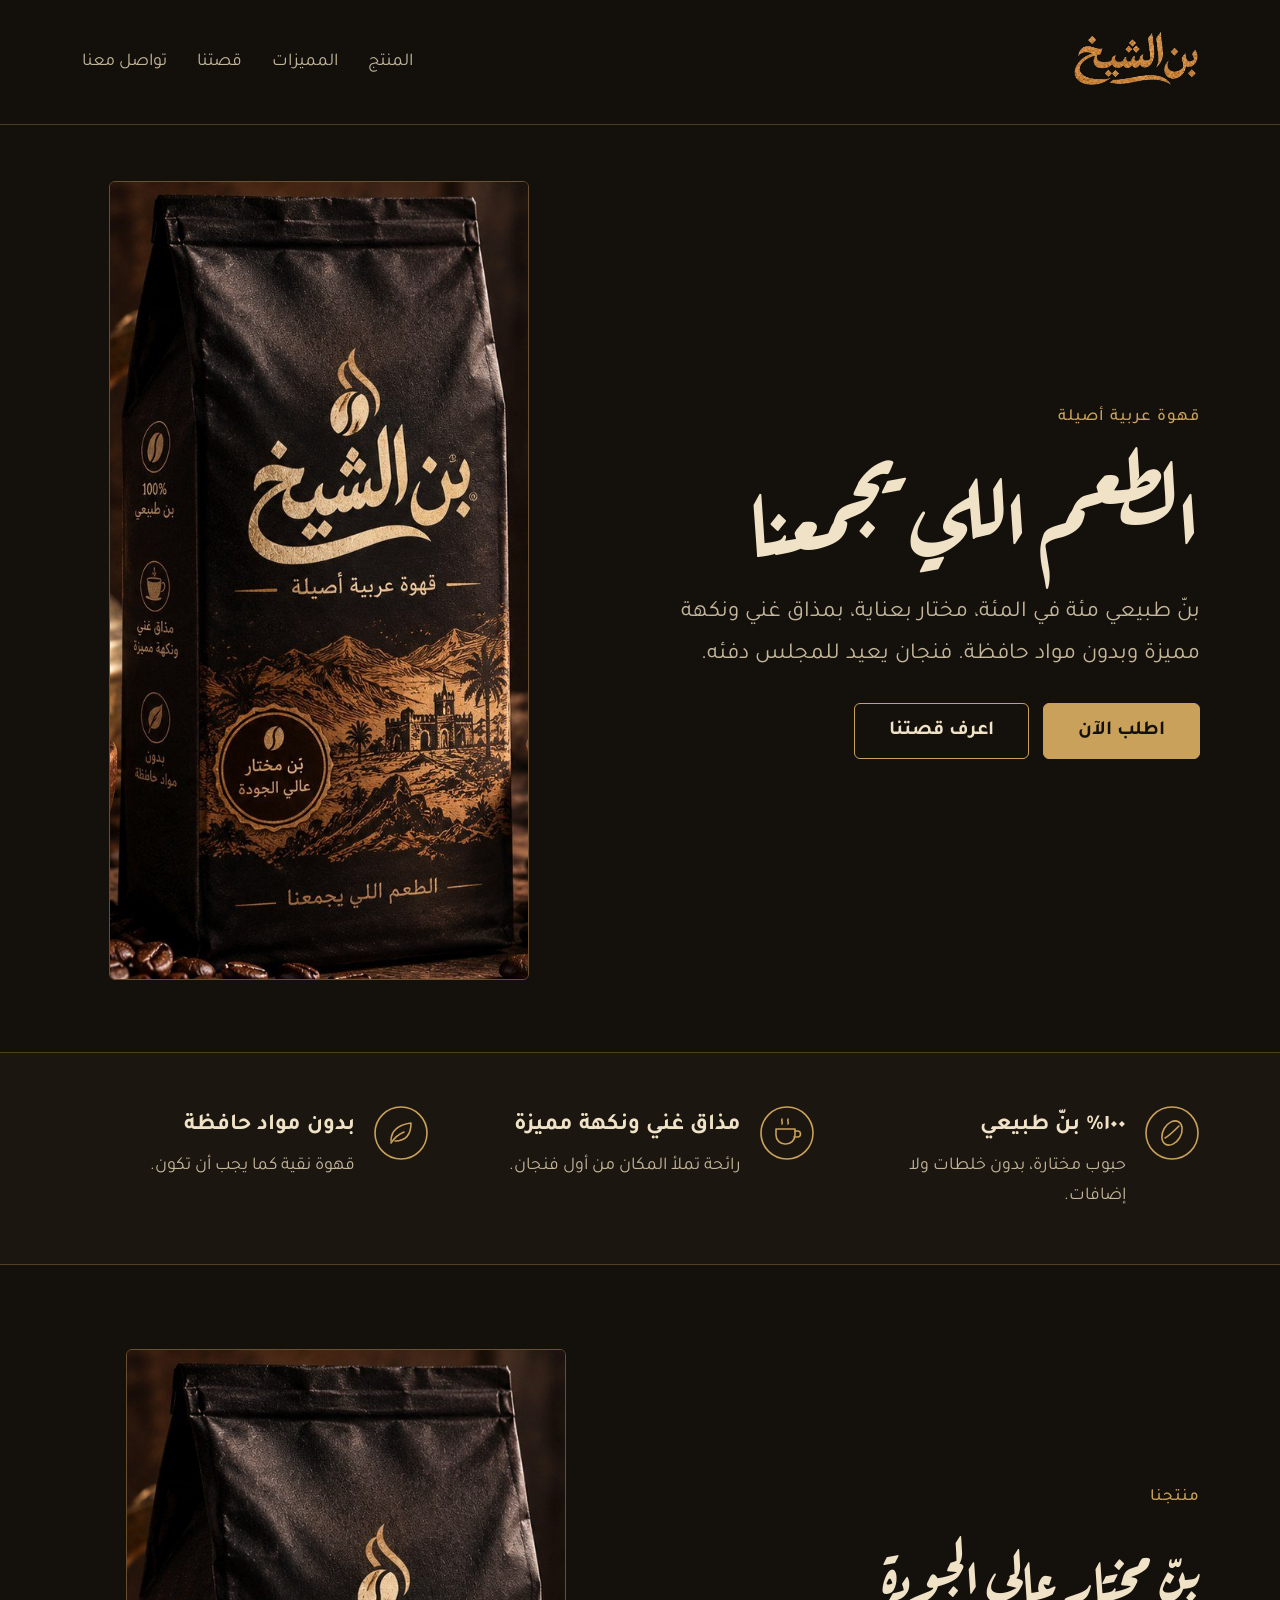
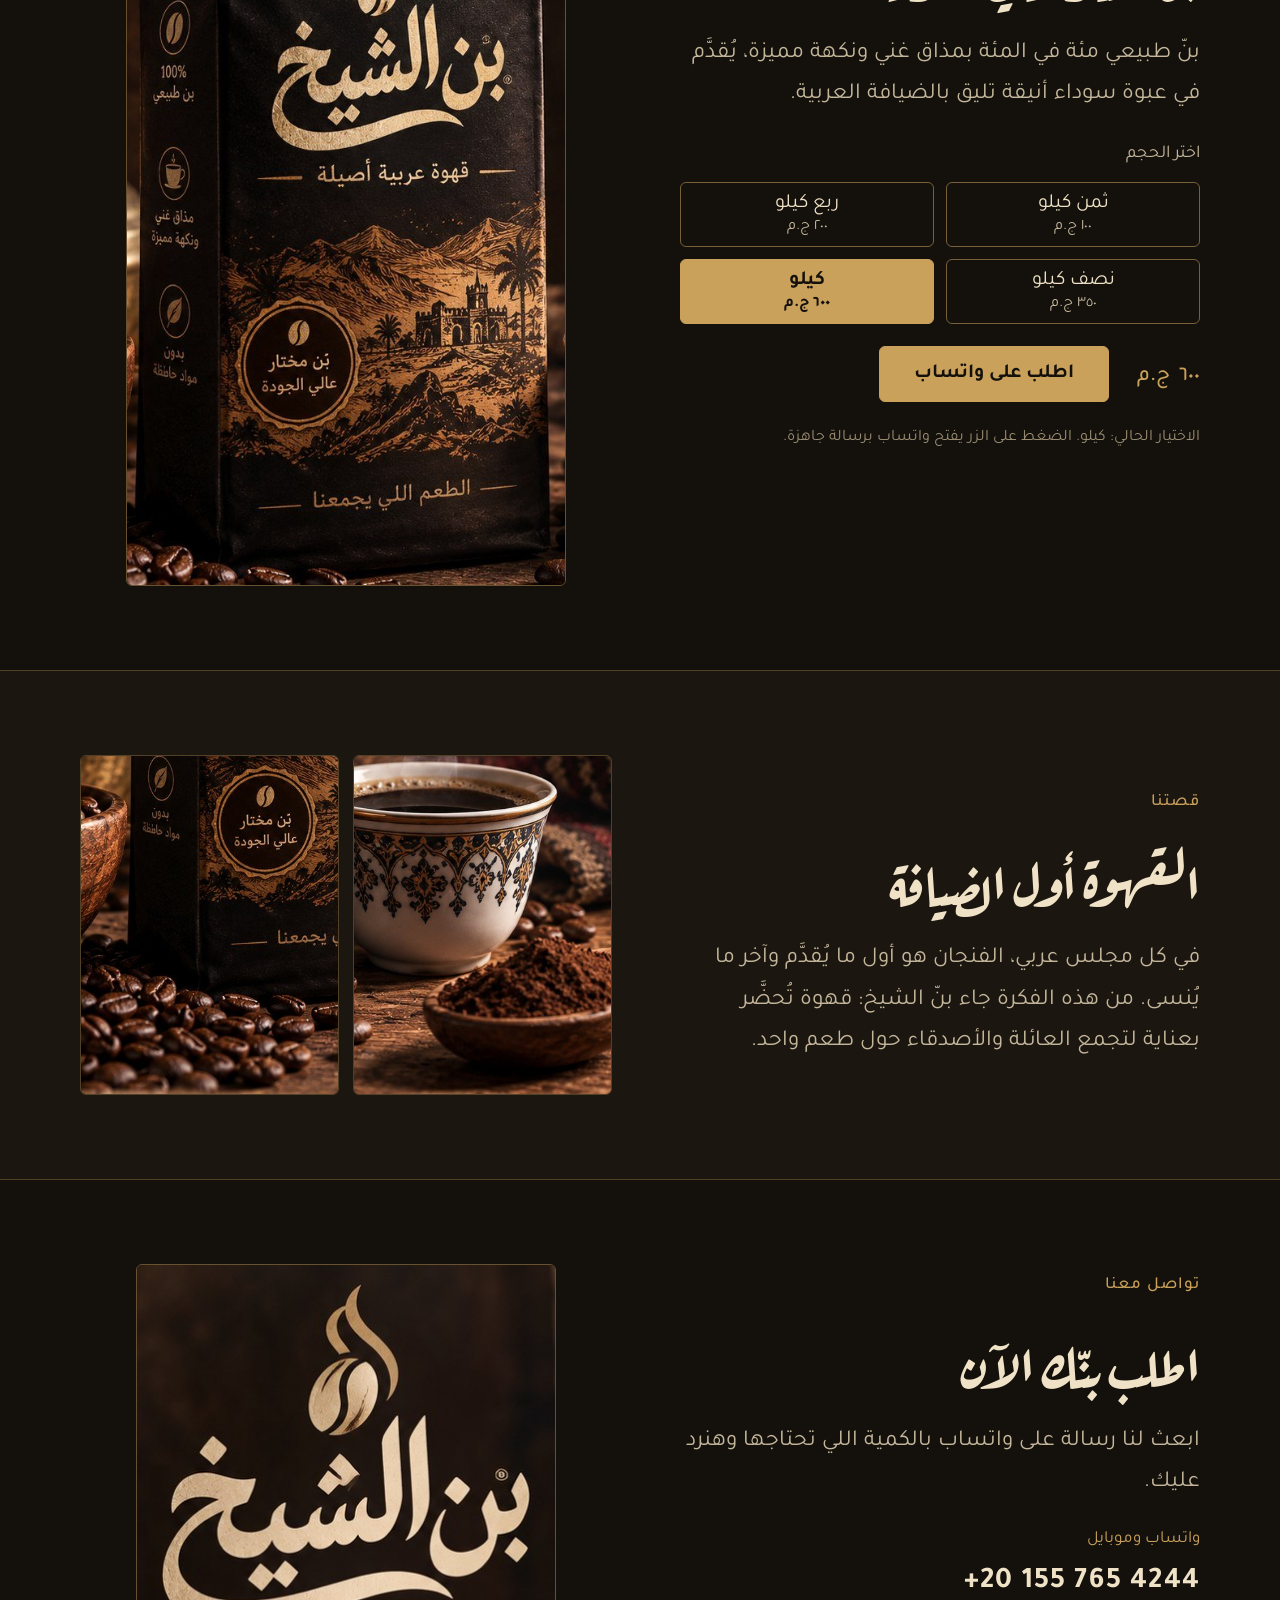
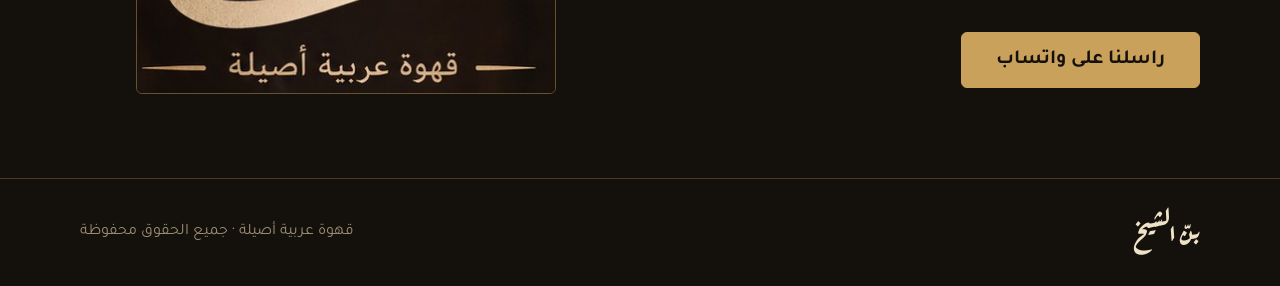
==== src/index.html @ 99bd4b82 "Refactor code structure for improved readability and maintainability" ====
<!doctype html>
<html lang="ar" dir="rtl">
<head>
<meta charset="utf-8">
<meta name="viewport" content="width=device-width, initial-scale=1">
<title>بن الشيخ | قهوة عربية أصيلة</title>
<meta name="description" content="بن الشيخ، بنّ طبيعي مئة في المئة، مختار بعناية، بدون مواد حافظة. اطلب على واتساب.">
<link rel="preconnect" href="https://fonts.googleapis.com">
<link rel="preconnect" href="https://fonts.gstatic.com" crossorigin>
<link rel="stylesheet" href="https://fonts.googleapis.com/css2?family=Aref+Ruqaa:wght@400;700&family=Tajawal:wght@400;500;700&display=swap">
<link rel="stylesheet" href="style.css">
</head>
<body>

<header>
  <div class="wrap bar">
    <img src="../assets/images/logo.webp" alt="bun elshiekh logo" width="130">
<!-- <a class="brand" href="#top">بن الشيخ</a> -->
    <nav id="nav" aria-label="القائمة الرئيسية">
      <a href="#product">المنتج</a>
      <a href="#features">المميزات</a>
      <a href="#story">قصتنا</a>
      <a href="#contact">تواصل معنا</a>
    </nav>
    <button class="menu-btn" id="menuBtn" type="button" aria-label="فتح القائمة" aria-expanded="false" aria-controls="nav">
      <svg width="26" height="26" viewBox="0 0 24 24" fill="none" stroke="currentColor" stroke-width="2" stroke-linecap="round" aria-hidden="true"><path d="M4 7h16M4 12h16M4 17h16"/></svg>
    </button>
  </div>
</header>

<main id="top">

<div class="wrap hero">
  <div class="stack">
    <span class="eyebrow">قهوة عربية أصيلة</span>
    <h1>الطعم اللي يجمعنا</h1>
    <p class="lead">بنّ طبيعي مئة في المئة، مختار بعناية، بمذاق غني ونكهة مميزة وبدون مواد حافظة. فنجان يعيد للمجلس دفئه.</p>
    <div class="cta-row">
      <a class="btn btn-gold" href="#product">اطلب الآن</a>
      <a class="btn btn-line" href="#story">اعرف قصتنا</a>
    </div>
  </div>
  <div class="frame"><img src="[data-uri]" alt="عبوة بن الشيخ السوداء بالخط الذهبي" width="540" height="1030"></div>
</div>

<section class="features" id="features">
  <div class="wrap feat-grid">
    <div class="feat">
      <svg width="56" height="56" viewBox="0 0 56 56" fill="none" stroke="#c9a15b" stroke-width="1.6" stroke-linecap="round" aria-hidden="true"><circle cx="28" cy="28" r="26"/><ellipse cx="28" cy="28" rx="9" ry="13" transform="rotate(30 28 28)"/><path d="M21 33c4-2 10-8 14-12"/></svg>
      <div><h3>١٠٠٪ بنّ طبيعي</h3><p>حبوب مختارة، بدون خلطات ولا إضافات.</p></div>
    </div>
    <div class="feat">
      <svg width="56" height="56" viewBox="0 0 56 56" fill="none" stroke="#c9a15b" stroke-width="1.6" stroke-linecap="round" stroke-linejoin="round" aria-hidden="true"><circle cx="28" cy="28" r="26"/><path d="M17 24h19v6a9 9 0 0 1-9 9h-1a9 9 0 0 1-9-9z"/><path d="M36 26h2.5a3 3 0 0 1 0 6H35"/><path d="M23 14c-1 2 1 3 0 5M29 14c-1 2 1 3 0 5"/></svg>
      <div><h3>مذاق غني ونكهة مميزة</h3><p>رائحة تملأ المكان من أول فنجان.</p></div>
    </div>
    <div class="feat">
      <svg width="56" height="56" viewBox="0 0 56 56" fill="none" stroke="#c9a15b" stroke-width="1.6" stroke-linecap="round" stroke-linejoin="round" aria-hidden="true"><circle cx="28" cy="28" r="26"/><path d="M18 36c0-10 6-16 20-18 0 12-6 18-16 18"/><path d="M18 38c4-6 8-9 13-11"/></svg>
      <div><h3>بدون مواد حافظة</h3><p>قهوة نقية كما يجب أن تكون.</p></div>
    </div>
  </div>
</section>

<section id="product">
  <div class="wrap product">
    <div class="stack">
      <span class="eyebrow">منتجنا</span>
      <h2>بنّ مختار عالي الجودة</h2>
      <p class="lead">بنّ طبيعي مئة في المئة بمذاق غني ونكهة مميزة، يُقدَّم في عبوة سوداء أنيقة تليق بالضيافة العربية.</p>
      <div style="width:100%">
        <p style="margin-bottom:12px;color:var(--muted);font-size:18px">اختر الحجم</p>
        <div class="sizes" id="sizes" role="group" aria-label="حجم العبوة">
          <button class="size" type="button" data-label="ثمن كيلو" data-price="١٠٠" aria-pressed="false">ثمن كيلو<small>١٠٠ ج.م</small></button>
          <button class="size" type="button" data-label="ربع كيلو" data-price="٢٠٠" aria-pressed="false">ربع كيلو<small>٢٠٠ ج.م</small></button>
          <button class="size" type="button" data-label="نصف كيلو" data-price="٣٥٠" aria-pressed="false">نصف كيلو<small>٣٥٠ ج.م</small></button>
          <button class="size" type="button" data-label="كيلو" data-price="٦٠٠" aria-pressed="true">كيلو<small>٦٠٠ ج.م</small></button>
        </div>
      </div>
      <div class="price-row" style="width:100%">
        <div class="price"><span id="priceNum">٦٠٠</span> <span>ج.م</span></div>
        <a class="btn btn-gold" id="orderBtn" href="#" target="_blank" rel="noopener">اطلب على واتساب</a>
      </div>
      <p class="small-note">الاختيار الحالي: <span id="chosen">كيلو</span>. الضغط على الزر يفتح واتساب برسالة جاهزة.</p>
    </div>
    <div class="frame"><img src="[data-uri]" alt="عبوة بنّ مختار عالي الجودة" width="540" height="1030"></div>
  </div>
</section>

<section class="story" id="story">
  <div class="wrap story-grid">
    <div class="stack">
      <span class="eyebrow">قصتنا</span>
      <h2>القهوة أول الضيافة</h2>
      <p class="lead">في كل مجلس عربي، الفنجان هو أول ما يُقدَّم وآخر ما يُنسى. من هذه الفكرة جاء بنّ الشيخ: قهوة تُحضَّر بعناية لتجمع العائلة والأصدقاء حول طعم واحد.</p>
    </div>
    <div class="photos">
      <img src="[data-uri]" alt="فنجان قهوة عربية مع بنّ مطحون" width="554" height="474">
      <img src="[data-uri]" alt="حبوب بنّ محمصة في وعاء خشبي" width="640" height="494">
    </div>
  </div>
</section>

<section id="contact">
  <div class="wrap contact">
    <div class="stack">
      <span class="eyebrow">تواصل معنا</span>
      <h2>اطلب بنّك الآن</h2>
      <p class="lead">ابعث لنا رسالة على واتساب بالكمية اللي تحتاجها وهنرد عليك.</p>
      <div>
        <div class="label">واتساب وموبايل</div>
        <a class="phone" href="tel:+201557654244">+20 155 765 4244</a>
      </div>
      <a class="btn btn-gold" id="contactBtn" href="#" target="_blank" rel="noopener">راسلنا على واتساب</a>
    </div>
    <div class="frame"><img src="[data-uri]" alt="شعار بنّ الشيخ، قهوة عربية أصيلة" width="420" height="430"></div>
  </div>
</section>

</main>

<footer>
  <div class="wrap foot"><b>بنّ الشيخ</b><span>قهوة عربية أصيلة · جميع الحقوق محفوظة</span></div>
</footer>

<div class="fab"><a class="btn btn-gold" id="fabBtn" href="#" target="_blank" rel="noopener">اطلب على واتساب</a></div>

<script src="script.js" defer></script>
</body>
</html>
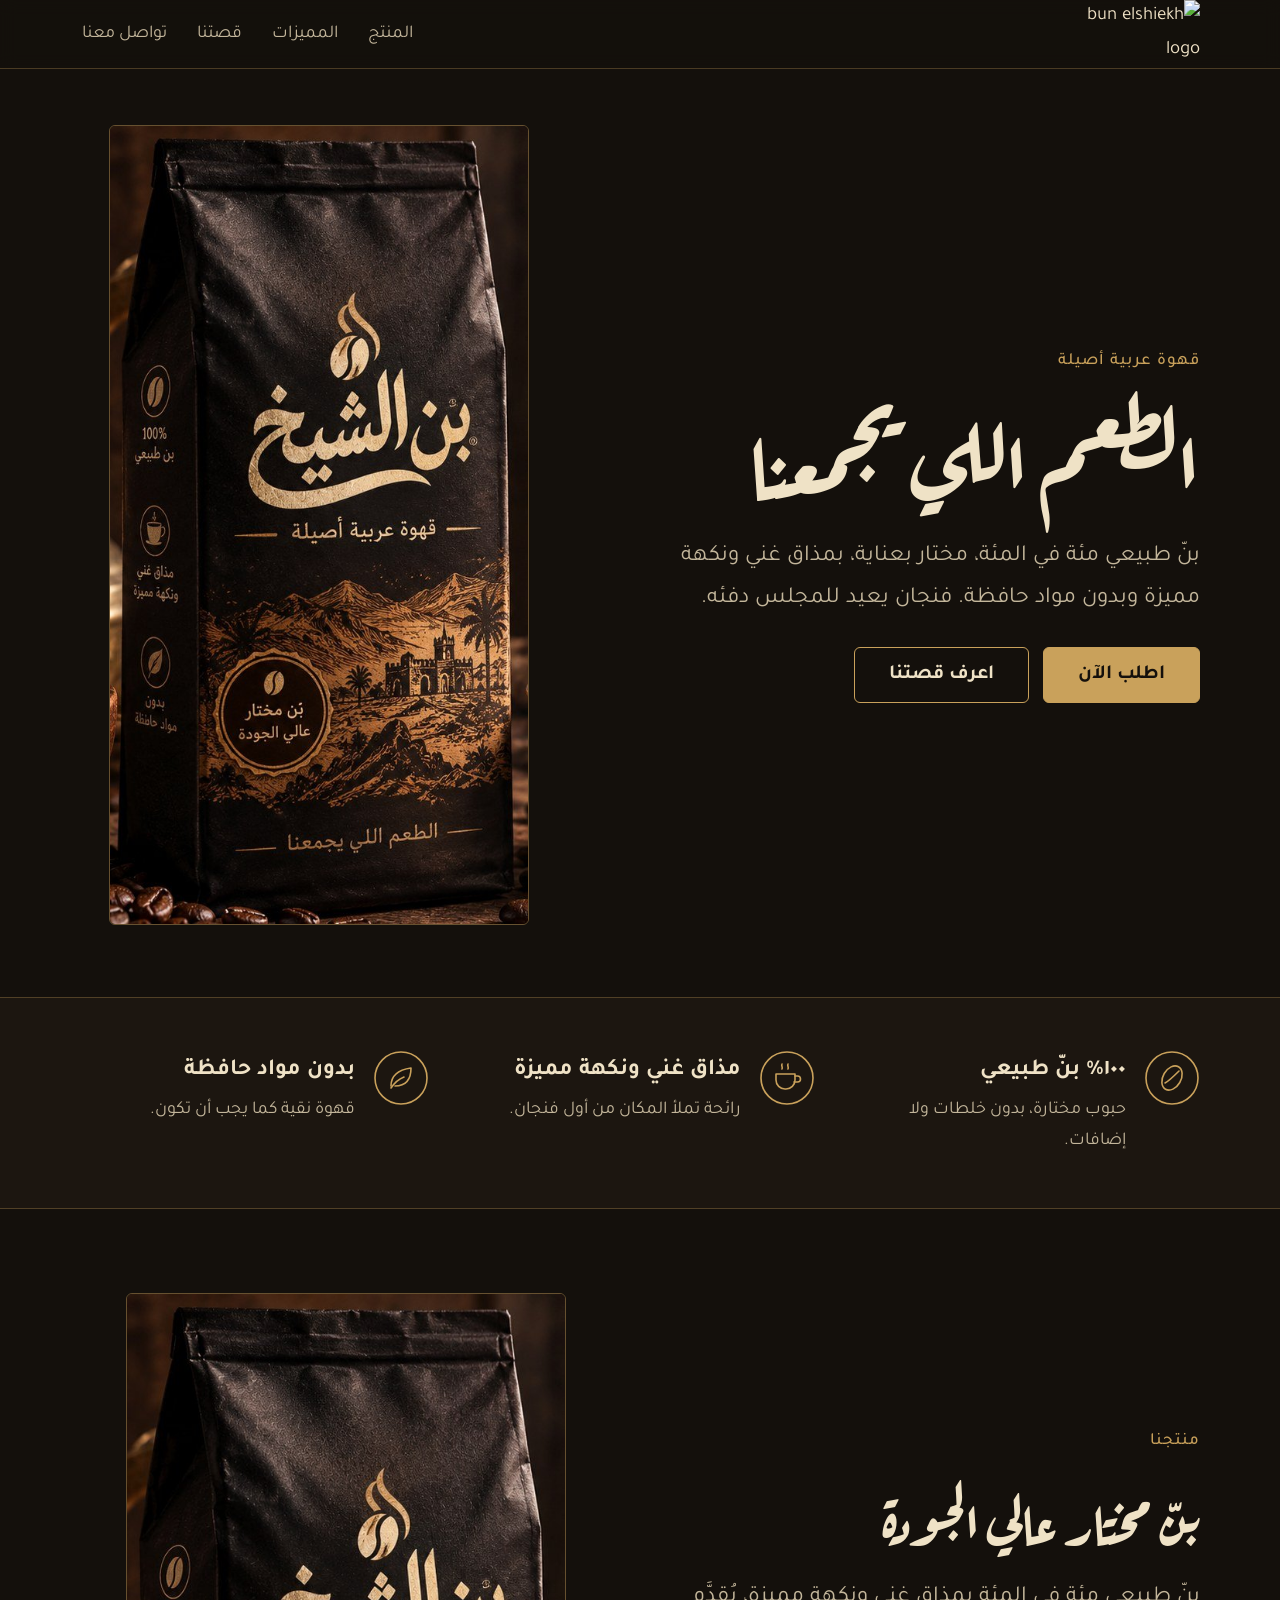
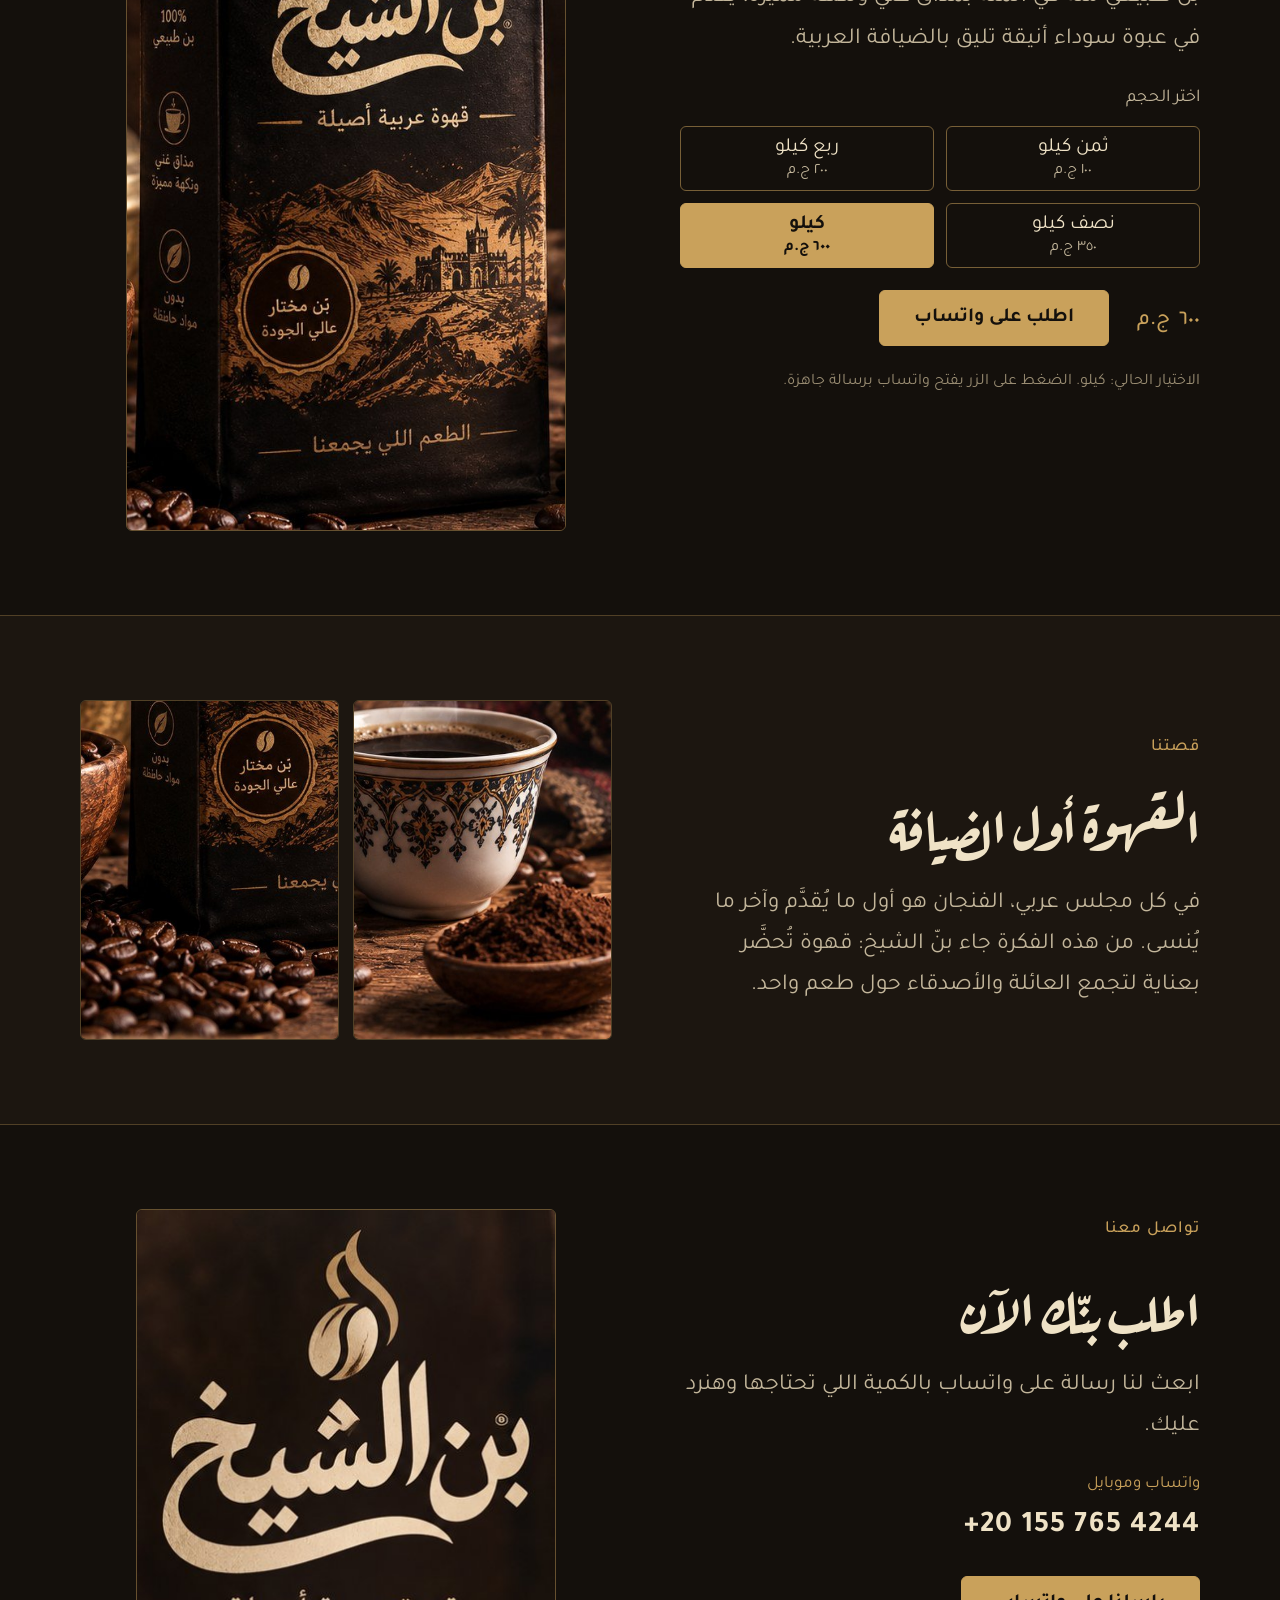
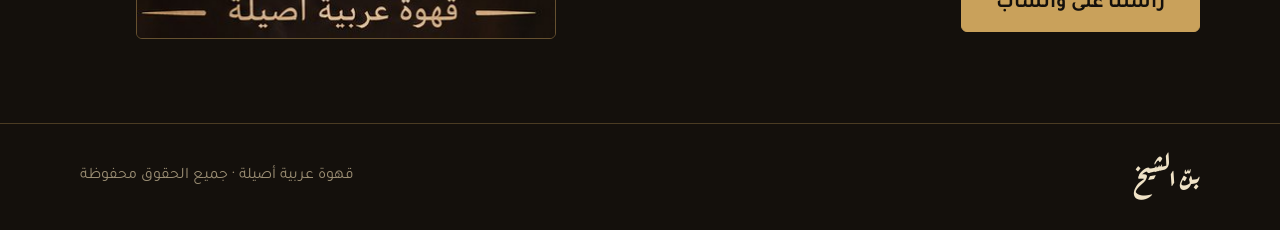
==== commit c640c85d: "Update GitHub Actions workflow for site preparation and adjust image path in index.html" ====
--- a/src/index.html
+++ b/src/index.html
@@ -14,7 +14,7 @@
 
 <header>
   <div class="wrap bar">
-    <img src="../assets/images/logo.webp" alt="bun elshiekh logo" width="130">
+    <img src="assets/images/logo.webp" alt="bun elshiekh logo" width="130">
 <!-- <a class="brand" href="#top">بن الشيخ</a> -->
     <nav id="nav" aria-label="القائمة الرئيسية">
       <a href="#product">المنتج</a>
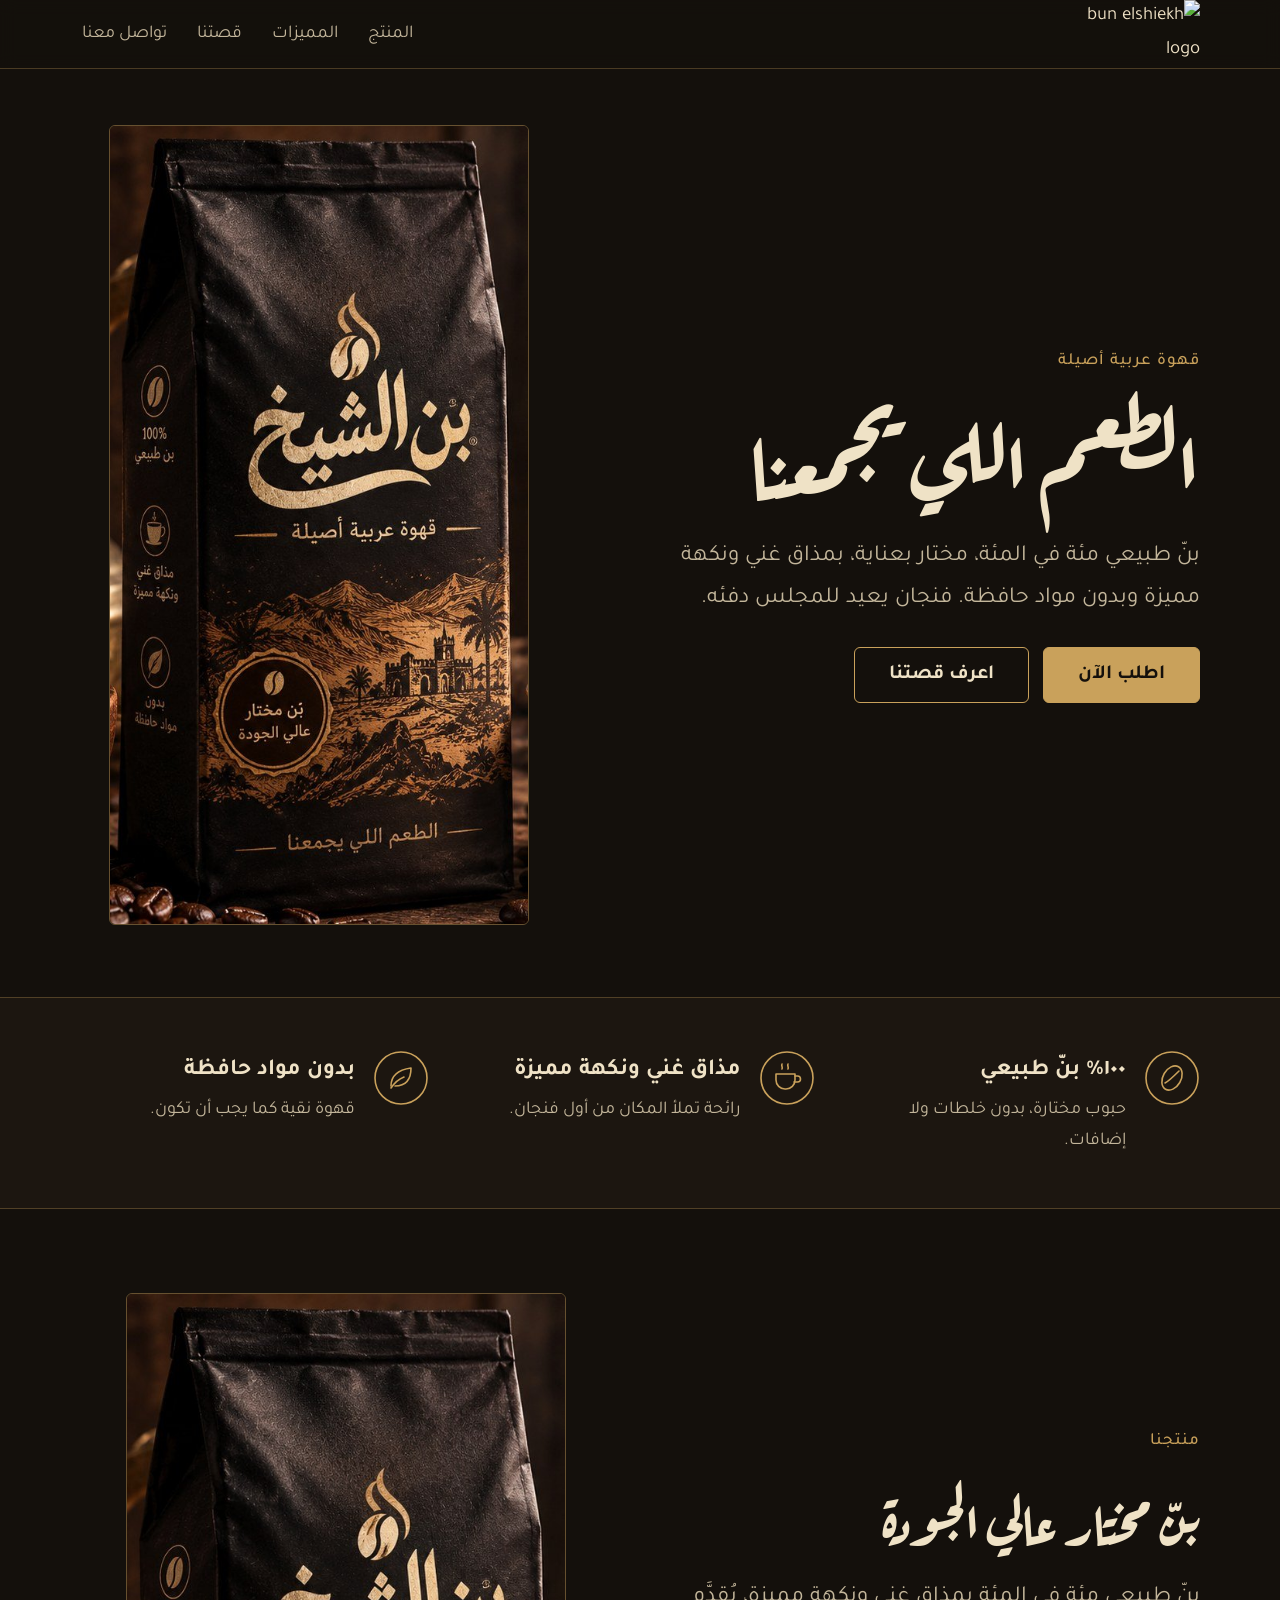
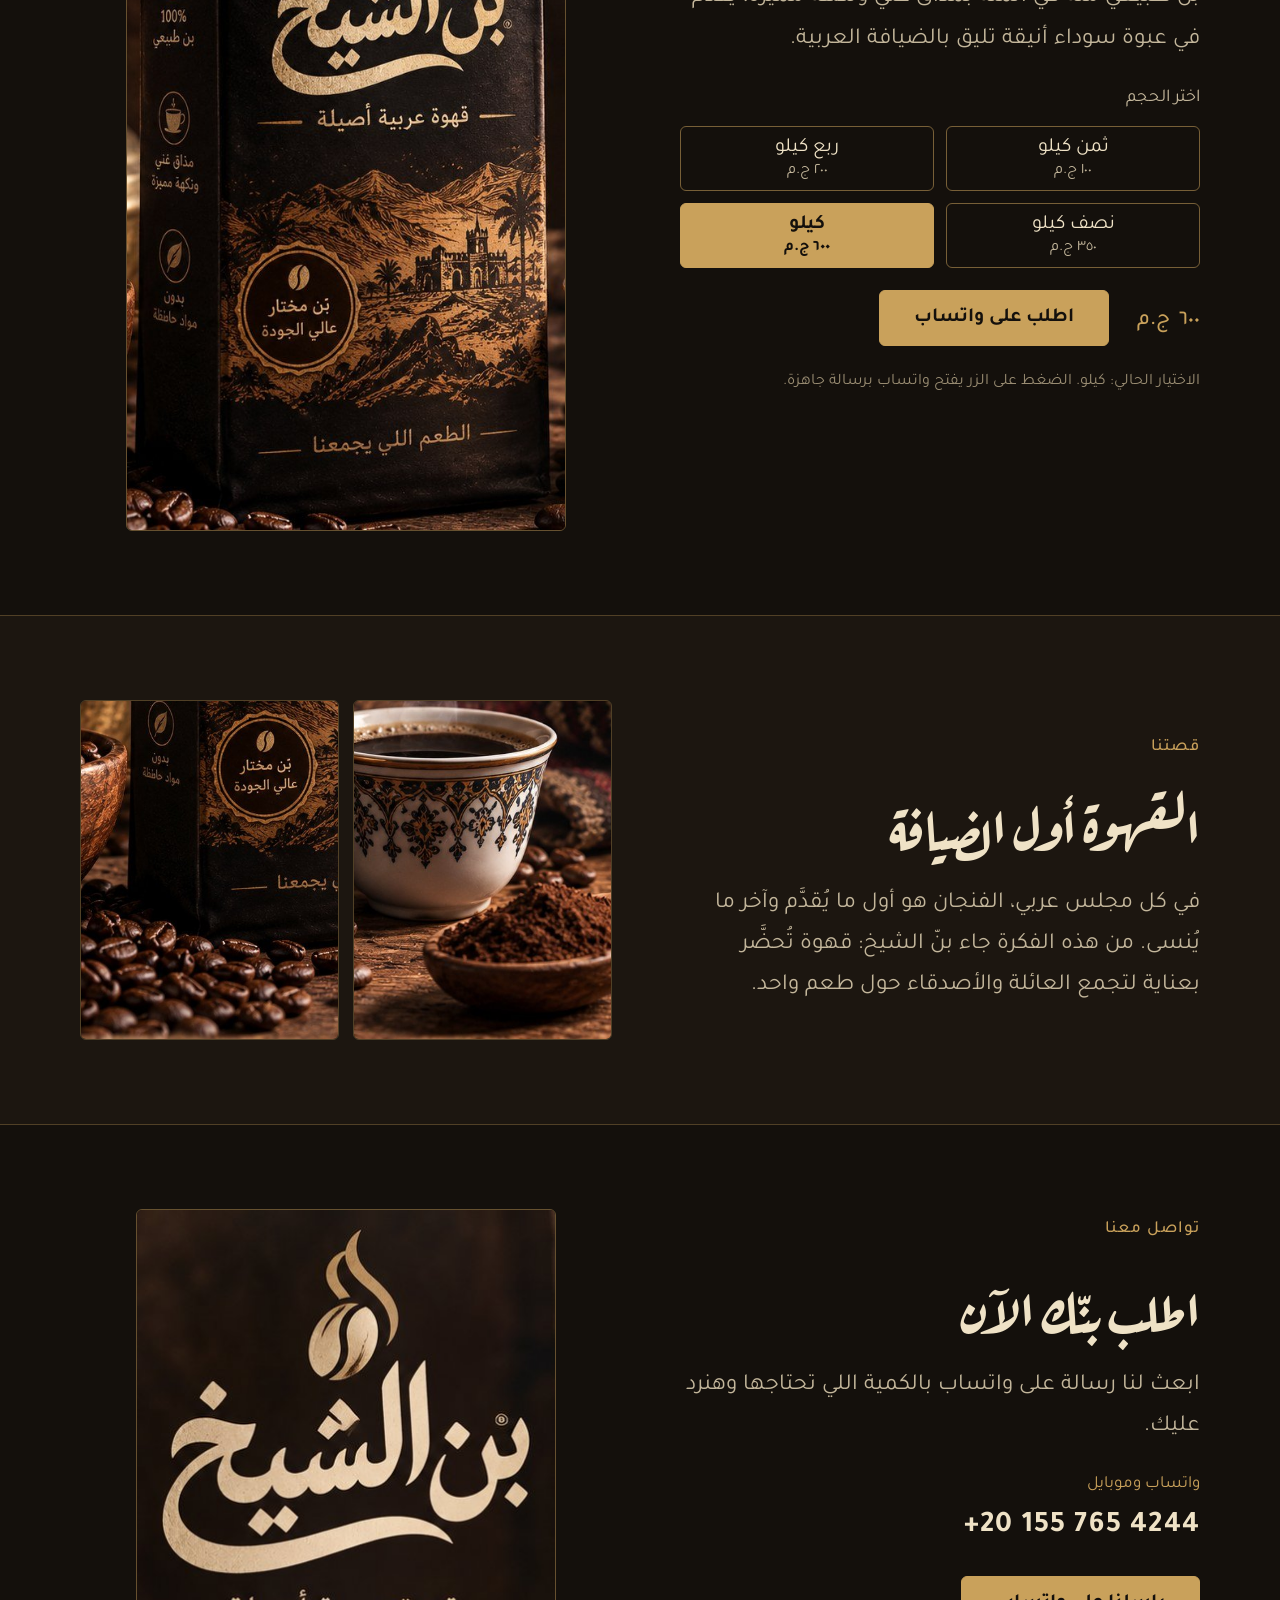
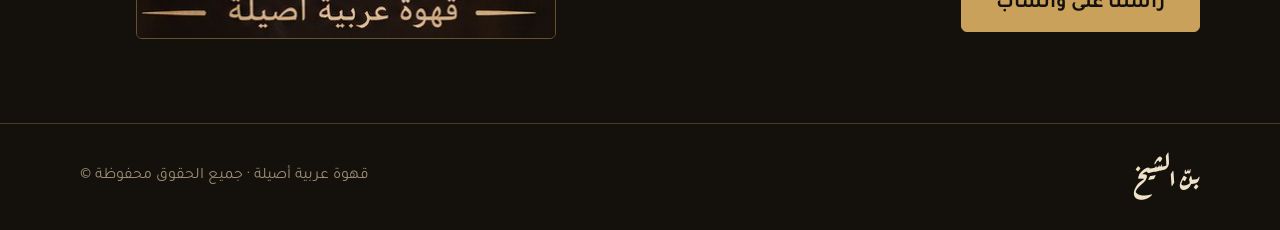
==== commit 48669ebf: "Update footer copyright notice to include the copyright symbol" ====
--- a/src/index.html
+++ b/src/index.html
@@ -5,6 +5,7 @@
 <meta name="viewport" content="width=device-width, initial-scale=1">
 <title>بن الشيخ | قهوة عربية أصيلة</title>
 <meta name="description" content="بن الشيخ، بنّ طبيعي مئة في المئة، مختار بعناية، بدون مواد حافظة. اطلب على واتساب.">
+<link rel="icon" href="assets/images/ico.ico" type="image/x-icon">
 <link rel="preconnect" href="https://fonts.googleapis.com">
 <link rel="preconnect" href="https://fonts.gstatic.com" crossorigin>
 <link rel="stylesheet" href="https://fonts.googleapis.com/css2?family=Aref+Ruqaa:wght@400;700&family=Tajawal:wght@400;500;700&display=swap">
@@ -118,7 +119,7 @@
 </main>
 
 <footer>
-  <div class="wrap foot"><b>بنّ الشيخ</b><span>قهوة عربية أصيلة · جميع الحقوق محفوظة</span></div>
+  <div class="wrap foot"><b>بنّ الشيخ</b><span>قهوة عربية أصيلة · جميع الحقوق محفوظة ©</span></div>
 </footer>
 
 <div class="fab"><a class="btn btn-gold" id="fabBtn" href="#" target="_blank" rel="noopener">اطلب على واتساب</a></div>
